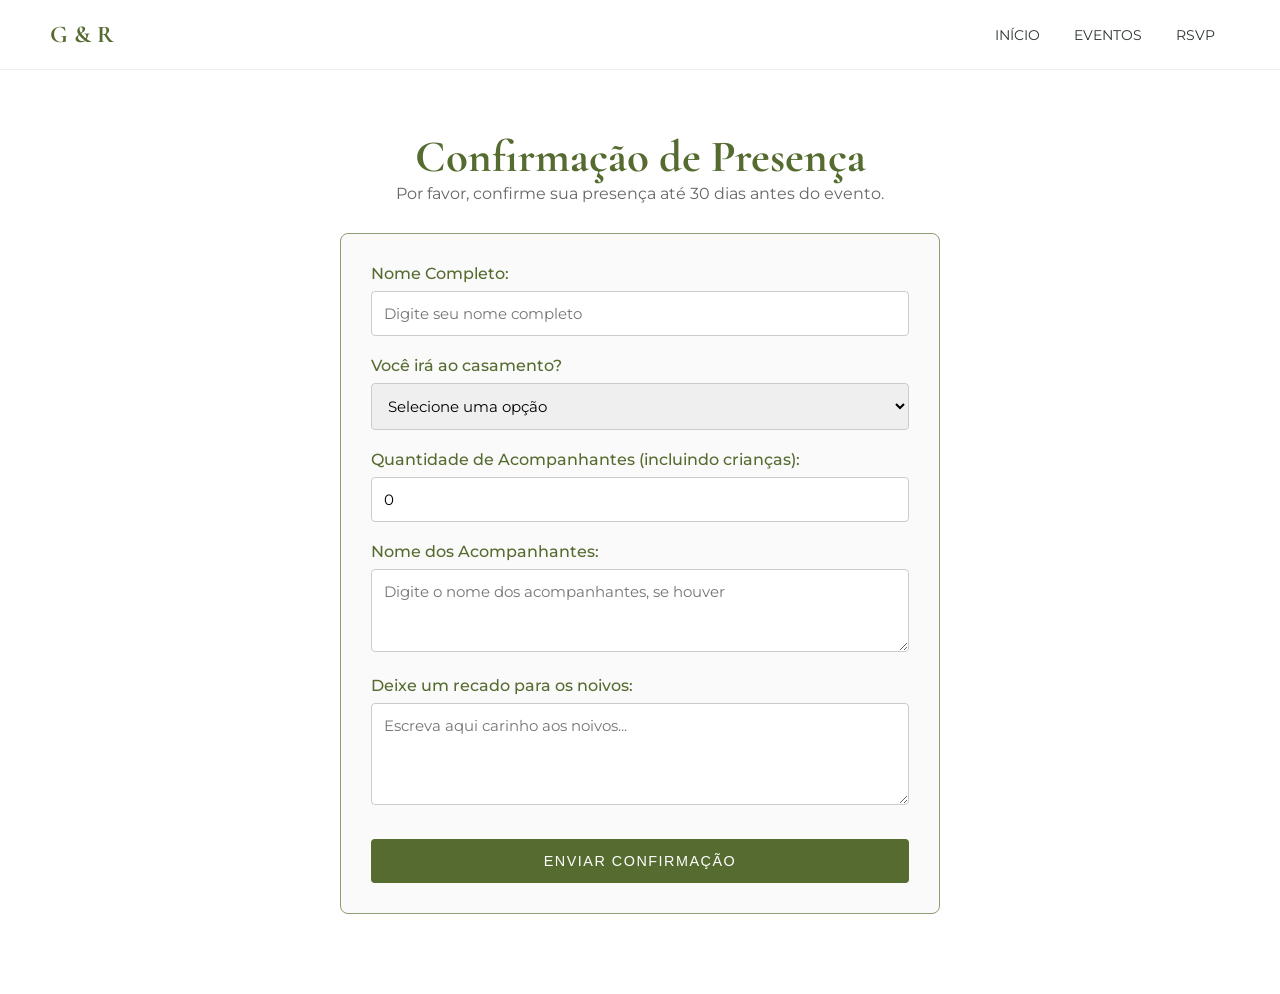
==== rsvp.html @ 48e2b508 "Create rsvp.html" ====
<!DOCTYPE html>
<html lang="pt-BR">
<head>
    <meta charset="UTF-8">
    <meta name="viewport" content="width=device-width, initial-scale=1.0">
    <title>Confirmar Presença | Gabriella & Rafael</title>
    <link rel="stylesheet" href="css/style.css">
    <style>
        .form-card {
            background: var(--fundo-suave);
            border: 1px solid var(--verde-oliva-claro);
            border-radius: 8px;
            padding: 30px;
            max-width: 600px;
            margin: 20px auto;
            text-align: left;
        }
        .form-group {
            margin-bottom: 20px;
        }
        .form-group label {
            display: block;
            margin-bottom: 8px;
            font-weight: 500;
            color: var(--verde-oliva);
        }
        .form-group input, .form-group select, .form-group textarea {
            width: 100%;
            padding: 12px;
            border: 1px solid #ccc;
            border-radius: 4px;
            font-family: inherit;
            font-size: 0.95rem;
        }
        .form-group input:focus, .form-group select:focus, .form-group textarea:focus {
            outline: none;
            border-color: var(--verde-oliva);
        }
    </style>
</head>
<body>

    <!-- Navegação -->
    <header>
        <div class="logo serif" style="font-size: 1.5rem; color: var(--verde-oliva); font-weight: bold;">
            <a href="index.html" style="text-decoration:none; color:inherit;">G & R</a>
        </div>
        <nav>
            <a href="index.html">Início</a>
            <a href="eventos.html">Eventos</a>
            <a href="rsvp.html">RSVP</a>
        </nav>
    </header>

    <section>
        <h2 class="serif" style="font-size: 2.8rem; color: var(--verde-oliva);">Confirmação de Presença</h2>
        <p style="color: #666; margin-bottom: 30px;">Por favor, confirme sua presença até 30 dias antes do evento.</p>

        <div class="form-card">
            <form action="https://formspree.io/f/xbjnqpyz" method="POST">
                <div class="form-group">
                    <label for="nome">Nome Completo:</label>
                    <input type="text" id="nome" name="nome" placeholder="Digite seu nome completo" required>
                </div>

                <div class="form-group">
                    <label for="presenca">Você irá ao casamento?</label>
                    <select id="presenca" name="presenca" required>
                        <option value="">Selecione uma opção</option>
                        <option value="Sim, com certeza!">Sim, com certeza!</option>
                        <option value="Infelizmente não poderei ir">Infelizmente não poderei ir</option>
                    </select>
                </div>

                <div class="form-group">
                    <label for="acompanhantes">Quantidade de Acompanhantes (incluindo crianças):</label>
                    <input type="number" id="acompanhantes" name="acompanhantes" min="0" max="10" value="0" required>
                </div>

                <div class="form-group">
                    <label for="nomes_acompanhantes">Nome dos Acompanhantes:</label>
                    <textarea id="nomes_acompanhantes" name="nomes_acompanhantes" rows="3" placeholder="Digite o nome dos acompanhantes, se houver"></textarea>
                </div>

                <div class="form-group">
                    <label for="mensagem">Deixe um recado para os noivos:</label>
                    <textarea id="mensagem" name="mensagem" rows="4" placeholder="Escreva aqui carinho aos noivos..."></textarea>
                </div>

                <div style="text-align: center; margin-top: 30px;">
                    <button type="submit" class="btn-oliva" style="width: 100%;">Enviar Confirmação</button>
                </div>
            </form>
        </div>
    </section>

</body>
</html>
---- css/style.css ----
@import url('https://fonts.googleapis.com/css2?family=Cormorant+Garamond:ital,wght@0,400;0,600;1,400&family=Montserrat:wght@300;400;500&display=swap');

:root {
    --verde-oliva: #556B2F;
    --verde-oliva-claro: #8F9E72;
    --dourado: #C5A059;
    --branco: #FFFFFF;
    --fundo-suave: #FAFAFA;
    --texto-escuro: #2C3531;
}

* {
    margin: 0;
    padding: 0;
    box-sizing: border-box;
}

body {
    font-family: 'Montserrat', sans-serif;
    background-color: var(--branco);
    color: var(--texto-escuro);
    overflow-x: hidden;
}

h1, h2, h3, .serif {
    font-family: 'Cormorant Garamond', serif;
}

#intro-screen {
    position: fixed;
    top: 0;
    left: 0;
    width: 100%;
    height: 100%;
    background-color: var(--branco);
    z-index: 9999;
    display: flex;
    justify-content: center;
    align-items: center;
    text-align: center;
    transition: transform 1.2s ease, opacity 1s ease;
}

.intro-card {
    border: 2px solid var(--dourado);
    padding: 40px 20px;
    max-width: 500px;
    width: 90%;
    background: var(--branco);
}

.intro-card h1 {
    font-size: 2.8rem;
    color: var(--verde-oliva);
}

.btn-ouro {
    background: transparent;
    border: 1px solid var(--dourado);
    color: var(--dourado);
    padding: 12px 30px;
    font-size: 0.9rem;
    letter-spacing: 2px;
    text-transform: uppercase;
    cursor: pointer;
    text-decoration: none;
    display: inline-block;
    margin-top: 15px;
}

.btn-oliva {
    background: var(--verde-oliva);
    color: var(--branco);
    border: none;
    padding: 14px 32px;
    font-size: 0.9rem;
    letter-spacing: 1.5px;
    text-transform: uppercase;
    cursor: pointer;
    border-radius: 4px;
    text-decoration: none;
    display: inline-block;
}

header {
    display: flex;
    justify-content: space-between;
    align-items: center;
    padding: 20px 50px;
    background: rgba(255, 255, 255, 0.95);
    border-bottom: 1px solid #eee;
}

header nav a {
    margin: 0 15px;
    text-decoration: none;
    color: var(--texto-escuro);
    font-size: 0.85rem;
    text-transform: uppercase;
}

section {
    padding: 60px 20px;
    text-align: center;
    max-width: 900px;
    margin: 0 auto;
}

.countdown-container {
    display: flex;
    justify-content: center;
    gap: 15px;
    margin-top: 25px;
}

.time-box {
    background: var(--fundo-suave);
    border: 1px solid var(--verde-oliva-claro);
    padding: 15px;
    min-width: 80px;
    border-radius: 6px;
}

.time-box span {
    display: block;
    font-size: 1.8rem;
    font-weight: 600;
    color: var(--verde-oliva);
}
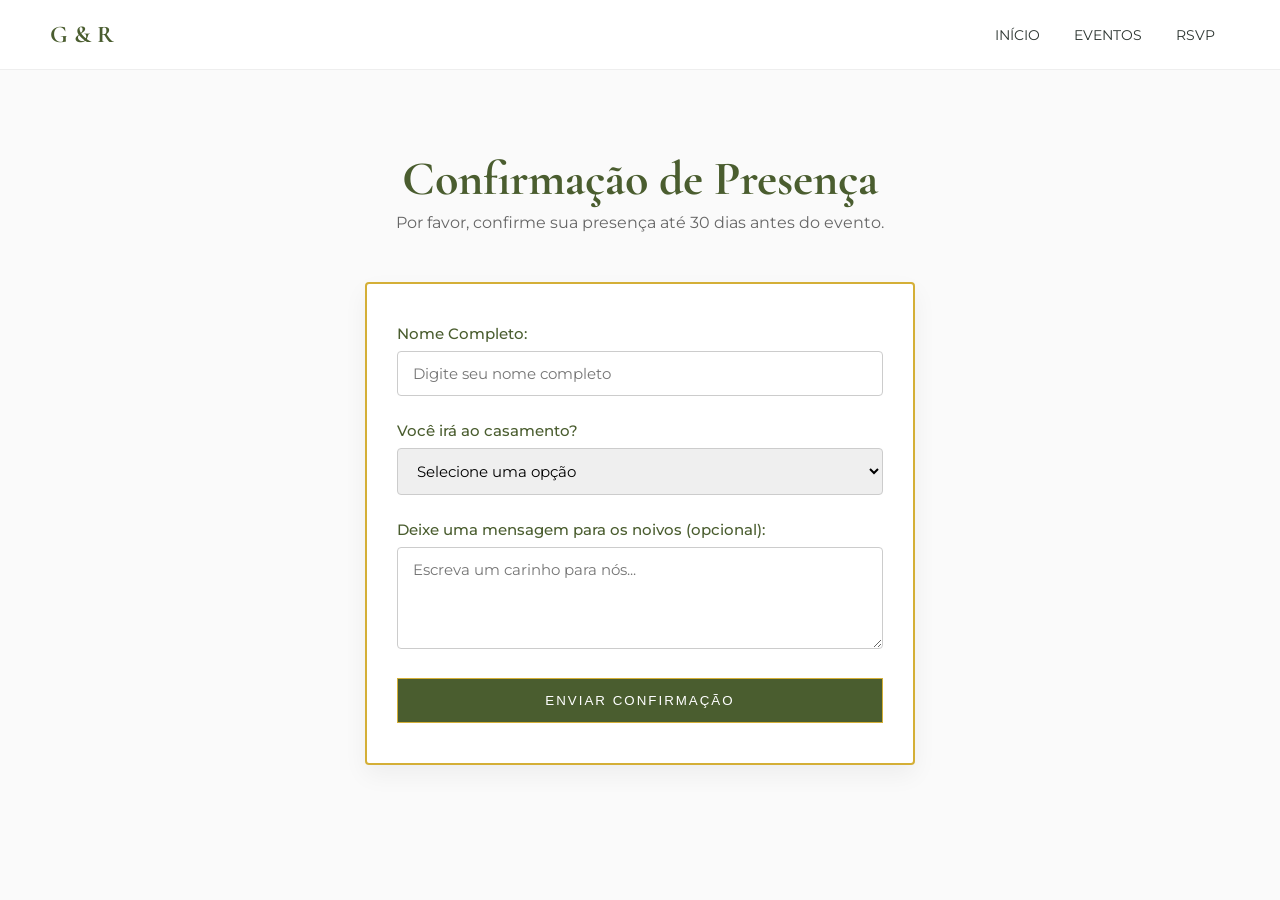
==== commit ff16911b: "Update rsvp.html" ====
--- a/rsvp.html
+++ b/rsvp.html
@@ -6,45 +6,72 @@
     <title>Confirmar Presença | Gabriella & Rafael</title>
     <link rel="stylesheet" href="css/style.css">
     <style>
-        .form-card {
-            background: var(--fundo-suave);
-            border: 1px solid var(--verde-oliva-claro);
-            border-radius: 8px;
-            padding: 30px;
-            max-width: 600px;
-            margin: 20px auto;
+        .rsvp-container {
+            max-width: 550px;
+            margin: 50px auto;
+            padding: 40px 30px;
+            background: #FFFFFF;
+            border: 2px solid var(--dourado-luxo, #D4AF37);
+            border-radius: 4px;
+            box-shadow: 0 10px 25px rgba(0,0,0,0.05);
             text-align: left;
         }
+
         .form-group {
-            margin-bottom: 20px;
+            margin-bottom: 25px;
         }
+
         .form-group label {
             display: block;
+            font-weight: 500;
+            color: var(--verde-oliva, #4A5D2F);
             margin-bottom: 8px;
-            font-weight: 500;
-            color: var(--verde-oliva);
-        }
-        .form-group input, .form-group select, .form-group textarea {
-            width: 100%;
-            padding: 12px;
-            border: 1px solid #ccc;
-            border-radius: 4px;
-            font-family: inherit;
             font-size: 0.95rem;
         }
-        .form-group input:focus, .form-group select:focus, .form-group textarea:focus {
+
+        .form-group input, 
+        .form-group select, 
+        .form-group textarea {
+            width: 100%;
+            padding: 12px 15px;
+            border: 1px solid #CCC;
+            border-radius: 4px;
+            font-size: 0.95rem;
+            font-family: 'Montserrat', sans-serif;
             outline: none;
-            border-color: var(--verde-oliva);
+            transition: border-color 0.3s;
+        }
+
+        .form-group input:focus, 
+        .form-group select:focus, 
+        .form-group textarea:focus {
+            border-color: var(--verde-oliva, #4A5D2F);
+        }
+
+        .btn-submit {
+            width: 100%;
+            padding: 14px;
+            background: var(--verde-oliva, #4A5D2F);
+            color: #FFFFFF;
+            border: 1px solid var(--dourado-luxo, #D4AF37);
+            text-transform: uppercase;
+            letter-spacing: 2px;
+            font-weight: 500;
+            cursor: pointer;
+            transition: all 0.3s ease;
+        }
+
+        .btn-submit:hover {
+            background: var(--dourado-luxo, #D4AF37);
+            color: var(--verde-oliva, #4A5D2F);
         }
     </style>
 </head>
 <body>
 
-    <!-- Navegação -->
+    <!-- NAVEGAÇÃO -->
     <header>
-        <div class="logo serif" style="font-size: 1.5rem; color: var(--verde-oliva); font-weight: bold;">
-            <a href="index.html" style="text-decoration:none; color:inherit;">G & R</a>
-        </div>
+        <div class="logo serif" style="font-size: 1.5rem; color: var(--verde-oliva, #4A5D2F); font-weight: bold;">G & R</div>
         <nav>
             <a href="index.html">Início</a>
             <a href="eventos.html">Eventos</a>
@@ -52,47 +79,46 @@
         </nav>
     </header>
 
+    <!-- FORMULÁRIO DE RSVP -->
     <section>
-        <h2 class="serif" style="font-size: 2.8rem; color: var(--verde-oliva);">Confirmação de Presença</h2>
-        <p style="color: #666; margin-bottom: 30px;">Por favor, confirme sua presença até 30 dias antes do evento.</p>
+        <h2 class="serif" style="font-size: 3rem; color: var(--verde-oliva, #4A5D2F);">Confirmação de Presença</h2>
+        <p style="color: #666; margin-top: 5px;">Por favor, confirme sua presença até 30 dias antes do evento.</p>
 
-        <div class="form-card">
-            <form action="https://formspree.io/f/xbjnqpyz" method="POST">
+        <div class="rsvp-container">
+            <form id="rsvp-form">
+                <!-- Nome do Convidado -->
                 <div class="form-group">
                     <label for="nome">Nome Completo:</label>
                     <input type="text" id="nome" name="nome" placeholder="Digite seu nome completo" required>
                 </div>
 
+                <!-- Presença -->
                 <div class="form-group">
-                    <label for="presenca">Você irá ao casamento?</label>
-                    <select id="presenca" name="presenca" required>
-                        <option value="">Selecione uma opção</option>
-                        <option value="Sim, com certeza!">Sim, com certeza!</option>
-                        <option value="Infelizmente não poderei ir">Infelizmente não poderei ir</option>
+                    <label for="confirmacao">Você irá ao casamento?</label>
+                    <select id="confirmacao" name="confirmacao" required>
+                        <option value="" disabled selected>Selecione uma opção</option>
+                        <option value="Sim">Sim, com certeza estarei presente!</option>
+                        <option value="Nao">Infelizmente não poderei ir</option>
                     </select>
                 </div>
 
+                <!-- Recado Opcional -->
                 <div class="form-group">
-                    <label for="acompanhantes">Quantidade de Acompanhantes (incluindo crianças):</label>
-                    <input type="number" id="acompanhantes" name="acompanhantes" min="0" max="10" value="0" required>
+                    <label for="mensagem">Deixe uma mensagem para os noivos (opcional):</label>
+                    <textarea id="mensagem" name="mensagem" rows="4" placeholder="Escreva um carinho para nós..."></textarea>
                 </div>
 
-                <div class="form-group">
-                    <label for="nomes_acompanhantes">Nome dos Acompanhantes:</label>
-                    <textarea id="nomes_acompanhantes" name="nomes_acompanhantes" rows="3" placeholder="Digite o nome dos acompanhantes, se houver"></textarea>
-                </div>
-
-                <div class="form-group">
-                    <label for="mensagem">Deixe um recado para os noivos:</label>
-                    <textarea id="mensagem" name="mensagem" rows="4" placeholder="Escreva aqui carinho aos noivos..."></textarea>
-                </div>
-
-                <div style="text-align: center; margin-top: 30px;">
-                    <button type="submit" class="btn-oliva" style="width: 100%;">Enviar Confirmação</button>
-                </div>
+                <button type="submit" class="btn-submit">Enviar Confirmação</button>
             </form>
         </div>
     </section>
 
+    <script>
+        document.getElementById('rsvp-form').addEventListener('submit', function(e) {
+            e.preventDefault();
+            alert('Obrigado por responder! Sua confirmação foi registrada com sucesso.');
+            this.reset();
+        });
+    </script>
 </body>
 </html>
--- a/css/style.css
+++ b/css/style.css
@@ -1,11 +1,12 @@
-@import url('https://fonts.googleapis.com/css2?family=Cormorant+Garamond:ital,wght@0,400;0,600;1,400&family=Montserrat:wght@300;400;500&display=swap');
+@import url('https://fonts.googleapis.com/css2?family=Cormorant+Garamond:ital,wght@0,400;0,600;1,400&family=Montserrat:wght@300;400;500;600&display=swap');
 
 :root {
-    --verde-oliva: #556B2F;
-    --verde-oliva-claro: #8F9E72;
-    --dourado: #C5A059;
+    --verde-oliva: #4A5D2F;
+    --verde-oliva-suave: #2E3B1C;
+    --dourado-luxo: #D4AF37;
+    --dourado-claro: #F4E8C1;
+    --marfim-fundo: #FAFAFA;
     --branco: #FFFFFF;
-    --fundo-suave: #FAFAFA;
     --texto-escuro: #2C3531;
 }
 
@@ -17,7 +18,7 @@
 
 body {
     font-family: 'Montserrat', sans-serif;
-    background-color: var(--branco);
+    background-color: var(--marfim-fundo);
     color: var(--texto-escuro);
     overflow-x: hidden;
 }
@@ -26,68 +27,133 @@
     font-family: 'Cormorant Garamond', serif;
 }
 
+/* ============================================================
+   ESTILIZAÇÃO DO CONVITE INICIAL (SOFISTICADO & LEGI'VEL)
+   ============================================================ */
 #intro-screen {
     position: fixed;
     top: 0;
     left: 0;
     width: 100%;
     height: 100%;
-    background-color: var(--branco);
+    background-color: #F8F7F4;
     z-index: 9999;
     display: flex;
     justify-content: center;
     align-items: center;
-    text-align: center;
-    transition: transform 1.2s ease, opacity 1s ease;
+    padding: 20px;
+    transition: opacity 0.8s ease, transform 0.8s ease;
 }
 
 .intro-card {
-    border: 2px solid var(--dourado);
-    padding: 40px 20px;
-    max-width: 500px;
-    width: 90%;
     background: var(--branco);
+    border: 2px solid var(--dourado-luxo);
+    outline: 6px solid rgba(212, 175, 55, 0.15);
+    outline-offset: -12px;
+    padding: 50px 35px;
+    max-width: 520px;
+    width: 100%;
+    text-align: center;
+    box-shadow: 0 15px 35px rgba(0,0,0,0.06);
+    position: relative;
+    border-radius: 4px;
 }
 
+/* Cantoneiras Elegantes */
+.intro-card::before, .intro-card::after {
+    content: '✦';
+    position: absolute;
+    color: var(--dourado-luxo);
+    font-size: 1.2rem;
+}
+.intro-card::before { top: 15px; left: 20px; }
+.intro-card::after { bottom: 15px; right: 20px; }
+
 .intro-card h1 {
-    font-size: 2.8rem;
+    font-size: 3rem;
     color: var(--verde-oliva);
+    font-weight: 600;
+    letter-spacing: 1px;
+    margin-bottom: 5px;
 }
 
-.btn-ouro {
-    background: transparent;
-    border: 1px solid var(--dourado);
-    color: var(--dourado);
-    padding: 12px 30px;
+.intro-card .heart-icon {
+    color: var(--dourado-luxo);
+    font-size: 1.8rem;
+    vertical-align: middle;
+    margin: 0 8px;
+}
+
+.intro-card .data-casamento {
+    letter-spacing: 5px;
+    color: var(--dourado-luxo);
+    text-transform: uppercase;
     font-size: 0.9rem;
+    font-weight: 500;
+    margin-top: 10px;
+    margin-bottom: 25px;
+}
+
+.divisor-dourado {
+    width: 60px;
+    height: 1px;
+    background: var(--dourado-luxo);
+    margin: 20px auto;
+}
+
+.intro-card .versiculo {
+    font-family: 'Cormorant Garamond', serif;
+    font-style: italic;
+    color: var(--verde-oliva-suave);
+    font-size: 1.15rem;
+    line-height: 1.6;
+    margin: 20px auto;
+    max-width: 90%;
+}
+
+.intro-card .versiculo span {
+    display: block;
+    font-family: 'Montserrat', sans-serif;
+    font-style: normal;
+    font-size: 0.8rem;
+    letter-spacing: 2px;
+    color: var(--dourado-luxo);
+    margin-top: 8px;
+    font-weight: 600;
+    text-transform: uppercase;
+}
+
+/* BOTÃO DOURADO */
+.btn-ouro-outline {
+    background: var(--verde-oliva);
+    color: var(--branco) !important;
+    border: 1px solid var(--dourado-luxo);
+    padding: 14px 35px;
+    font-size: 0.85rem;
     letter-spacing: 2px;
     text-transform: uppercase;
     cursor: pointer;
-    text-decoration: none;
-    display: inline-block;
     margin-top: 15px;
+    transition: all 0.3s ease;
+    font-family: 'Montserrat', sans-serif;
+    font-weight: 500;
+    border-radius: 2px;
+    box-shadow: 0 4px 10px rgba(74, 93, 47, 0.2);
 }
 
-.btn-oliva {
-    background: var(--verde-oliva);
-    color: var(--branco);
-    border: none;
-    padding: 14px 32px;
-    font-size: 0.9rem;
-    letter-spacing: 1.5px;
-    text-transform: uppercase;
-    cursor: pointer;
-    border-radius: 4px;
-    text-decoration: none;
-    display: inline-block;
+.btn-ouro-outline:hover {
+    background: var(--dourado-luxo);
+    color: var(--verde-oliva) !important;
+    border-color: var(--verde-oliva);
 }
 
+/* ESTILOS DO RESTANTE DO SITE */
 header {
     display: flex;
     justify-content: space-between;
     align-items: center;
     padding: 20px 50px;
-    background: rgba(255, 255, 255, 0.95);
+    background: var(--branco);
     border-bottom: 1px solid #eee;
 }
 
@@ -100,30 +166,30 @@
 }
 
 section {
-    padding: 60px 20px;
+    padding: 80px 20px;
     text-align: center;
-    max-width: 900px;
+    max-width: 950px;
     margin: 0 auto;
 }
 
 .countdown-container {
     display: flex;
     justify-content: center;
-    gap: 15px;
-    margin-top: 25px;
+    gap: 20px;
+    margin-top: 35px;
 }
 
 .time-box {
-    background: var(--fundo-suave);
-    border: 1px solid var(--verde-oliva-claro);
-    padding: 15px;
-    min-width: 80px;
-    border-radius: 6px;
+    background: var(--branco);
+    border: 1px solid var(--dourado-luxo);
+    padding: 20px;
+    min-width: 100px;
+    border-radius: 4px;
 }
 
 .time-box span {
     display: block;
-    font-size: 1.8rem;
+    font-size: 2.2rem;
     font-weight: 600;
     color: var(--verde-oliva);
 }
